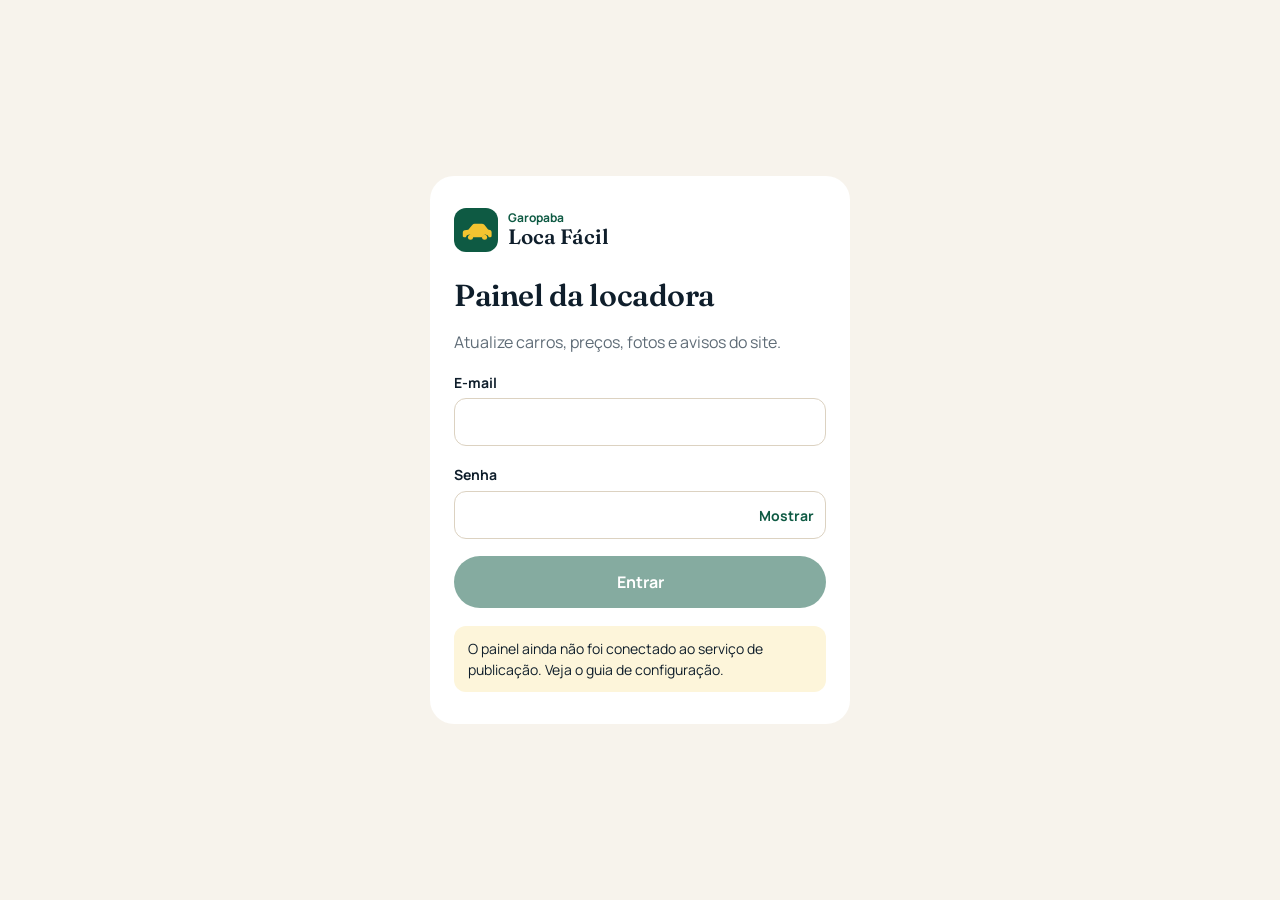
==== static/painel/index.html @ e2c92b61 "Painel da locadora em /painel com login por e-mail e senha - Tela própria no visual do site: carros " ====
<!doctype html>
<html lang="pt-BR">
<head>
<meta charset="utf-8">
<meta name="viewport" content="width=device-width, initial-scale=1, viewport-fit=cover">
<meta name="robots" content="noindex, nofollow">
<meta name="theme-color" content="#F7F3EC">
<title>Painel · Loca Fácil</title>
<link rel="icon" href="../favicon.svg" type="image/svg+xml">
<link rel="preconnect" href="https://fonts.googleapis.com">
<link rel="preconnect" href="https://fonts.gstatic.com" crossorigin>
<link rel="stylesheet" href="https://fonts.googleapis.com/css2?family=Fraunces:opsz,wght@9..144,600&family=Manrope:wght@400;500;600;700;800&display=swap">
<link rel="stylesheet" href="painel.css">
</head>
<body>
<div class="p-app" data-app>

  <!-- Tela de login -->
  <section class="p-login" data-tela="login">
    <form class="p-login__card" data-login novalidate>
      <div class="p-marca">
        <svg viewBox="0 0 40 40" aria-hidden="true"><rect width="40" height="40" rx="11" fill="#0E5A43"/><path d="M8 25.5v-3.2c0-1 .7-1.8 1.7-2l3.3-.6 3.6-4.3c.6-.7 1.4-1.1 2.3-1.1h6.4c.9 0 1.7.4 2.3 1l3.4 4.2 1.6.4c1 .3 1.6 1.1 1.6 2.1v3.5c0 .6-.4 1-1 1h-1.5a3.2 3.2 0 0 0-6.2 0h-8.6a3.2 3.2 0 0 0-6.2 0H9c-.6 0-1-.4-1-1z" fill="#F4C430"/><circle cx="15" cy="26.6" r="2.3" fill="#F4C430"/><circle cx="27.8" cy="26.6" r="2.3" fill="#F4C430"/></svg>
        <span><small>Garopaba</small>Loca Fácil</span>
      </div>
      <h1>Painel da locadora</h1>
      <p class="p-muted">Atualize carros, preços, fotos e avisos do site.</p>
      <label class="p-field"><span>E-mail</span><input name="email" type="email" autocomplete="username" inputmode="email" autocapitalize="none" required></label>
      <label class="p-field"><span>Senha</span>
        <span class="p-senha"><input name="senha" type="password" autocomplete="current-password" required><button type="button" class="p-link" data-ver-senha>Mostrar</button></span>
      </label>
      <p class="p-erro" data-login-erro hidden></p>
      <button class="p-btn p-btn--primario p-btn--grande" type="submit">Entrar</button>
      <p class="p-aviso-config" data-sem-api hidden>O painel ainda não foi conectado ao serviço de publicação. Veja o guia de configuração.</p>
    </form>
  </section>

  <!-- Painel -->
  <section class="p-painel" data-tela="painel" hidden>
    <header class="p-topo">
      <div class="p-topo__linha">
        <div class="p-marca p-marca--pequena">
          <svg viewBox="0 0 40 40" aria-hidden="true"><rect width="40" height="40" rx="11" fill="#0E5A43"/><path d="M8 25.5v-3.2c0-1 .7-1.8 1.7-2l3.3-.6 3.6-4.3c.6-.7 1.4-1.1 2.3-1.1h6.4c.9 0 1.7.4 2.3 1l3.4 4.2 1.6.4c1 .3 1.6 1.1 1.6 2.1v3.5c0 .6-.4 1-1 1h-1.5a3.2 3.2 0 0 0-6.2 0h-8.6a3.2 3.2 0 0 0-6.2 0H9c-.6 0-1-.4-1-1z" fill="#F4C430"/><circle cx="15" cy="26.6" r="2.3" fill="#F4C430"/><circle cx="27.8" cy="26.6" r="2.3" fill="#F4C430"/></svg>
          <span><small>Painel</small>Loca Fácil</span>
        </div>
        <div class="p-topo__acoes">
          <a class="p-btn p-btn--leve" data-ver-site target="_blank" rel="noopener">Ver site</a>
          <button class="p-btn p-btn--leve" type="button" data-sair>Sair</button>
        </div>
      </div>
      <nav class="p-abas" aria-label="Seções do painel">
        <button type="button" class="p-aba" data-aba="carros" aria-current="page">Carros</button>
        <button type="button" class="p-aba" data-aba="avisos">Avisos</button>
        <button type="button" class="p-aba" data-aba="empresa">Empresa</button>
      </nav>
    </header>

    <div class="p-status" data-status hidden></div>

    <main class="p-conteudo">
      <div data-vista="carros"></div>
      <div data-vista="editor" hidden></div>
      <div data-vista="avisos" hidden></div>
      <div data-vista="empresa" hidden></div>
    </main>

    <div class="p-publicar" data-barra-publicar hidden>
      <p><strong>Alterações não publicadas</strong><span data-resumo-alteracoes></span></p>
      <div class="p-publicar__acoes">
        <button type="button" class="p-btn p-btn--leve" data-descartar>Descartar</button>
        <button type="button" class="p-btn p-btn--primario" data-publicar>Publicar no site</button>
      </div>
    </div>
  </section>

  <div class="p-carregando" data-carregando hidden><span></span>Carregando…</div>
</div>
<div class="p-toast" role="status" aria-live="polite" data-toast></div>
<dialog class="p-dialogo" data-dialogo>
  <form method="dialog">
    <p data-dialogo-texto></p>
    <div class="p-dialogo__acoes">
      <button class="p-btn p-btn--leve" value="nao">Cancelar</button>
      <button class="p-btn p-btn--perigo" value="sim" data-dialogo-ok>Confirmar</button>
    </div>
  </form>
</dialog>
<script src="config.js"></script>
<script src="painel.js"></script>
</body>
</html>
---- static/painel/painel.css ----
/* Painel da Loca Fácil — mesmas cores e fontes do site, pensado para o celular */
:root {
  --verde: #0E5A43; --verde-700: #0A4433; --verde-50: #E7F1EC;
  --sol: #F4C430; --sol-50: #FDF5DA;
  --tinta: #0F1E2B; --tinta-2: #3A4955; --apagado: #5F6C77;
  --areia: #F7F3EC; --areia-2: #EFE8DC; --branco: #fff; --linha: #DCD2C1;
  --perigo: #B42318; --perigo-50: #FDECEA; --ok: #157347;
  --r: 14px; --r-g: 20px;
  --f-titulo: "Fraunces", Georgia, serif;
  --f-texto: "Manrope", system-ui, -apple-system, "Segoe UI", sans-serif;
  --ease: cubic-bezier(0.23, 1, 0.32, 1);
}
*, *::before, *::after { box-sizing: border-box; }
html { -webkit-text-size-adjust: 100%; -webkit-tap-highlight-color: transparent; }
body { margin: 0; background: var(--areia); color: var(--tinta); font: 400 16px/1.5 var(--f-texto); -webkit-font-smoothing: antialiased; }
[hidden] { display: none !important; }
img { display: block; max-width: 100%; }
button, input, select, textarea { font: inherit; color: inherit; }
button, a, label { touch-action: manipulation; }
h1, h2, h3 { margin: 0; line-height: 1.15; }
h1, h2 { font-family: var(--f-titulo); font-weight: 600; letter-spacing: -.015em; }
p { margin: 0; }
:focus-visible { outline: 3px solid #D9A80F; outline-offset: 2px; border-radius: 8px; }
.p-muted { color: var(--apagado); }

/* Botões */
.p-btn {
  display: inline-flex; align-items: center; justify-content: center; gap: .45rem;
  min-height: 44px; padding: .6rem 1.1rem; border-radius: 999px; border: 1px solid transparent;
  background: var(--branco); color: var(--tinta); font-weight: 700; font-size: .9375rem; text-decoration: none; cursor: pointer;
  transition: transform 140ms var(--ease), background-color 200ms ease, border-color 200ms ease, opacity 200ms ease;
  -webkit-user-select: none; user-select: none;
}
.p-btn:active { transform: scale(.97); }
.p-btn:disabled { opacity: .5; pointer-events: none; }
.p-btn--primario { background: var(--verde); color: #fff; }
.p-btn--leve { background: transparent; border-color: var(--linha); }
.p-btn--perigo { background: var(--perigo); color: #fff; }
.p-btn--sol { background: var(--sol); color: var(--tinta); }
.p-btn--grande { min-height: 52px; font-size: 1rem; width: 100%; }
.p-btn--icone { width: 40px; min-height: 40px; padding: 0; border-color: var(--linha); background: var(--branco); }
.p-btn.is-carregando { color: transparent; position: relative; pointer-events: none; }
.p-btn.is-carregando::after { content: ""; position: absolute; width: 18px; height: 18px; border-radius: 50%; border: 2px solid #fff; border-right-color: transparent; animation: giro 700ms linear infinite; }
@keyframes giro { to { transform: rotate(360deg); } }
.p-link { background: none; border: 0; padding: 0 .25rem; color: var(--verde); font-weight: 700; cursor: pointer; font-size: .875rem; }
@media (hover: hover) and (pointer: fine) {
  .p-btn--primario:hover { background: var(--verde-700); }
  .p-btn--leve:hover { border-color: var(--tinta); }
  .p-btn--icone:hover { border-color: var(--tinta); }
}

/* Campos */
.p-field { display: flex; flex-direction: column; gap: .35rem; min-width: 0; }
.p-field > span:first-child { font-weight: 700; font-size: .875rem; }
.p-field small { color: var(--apagado); font-size: .8125rem; }
.p-field input, .p-field select, .p-field textarea, .p-senha input {
  width: 100%; min-height: 48px; padding: .65rem .85rem; font-size: 16px;
  background: var(--branco); border: 1px solid var(--linha); border-radius: 12px;
  transition: border-color 200ms ease, box-shadow 200ms ease;
}
.p-field textarea { min-height: 96px; resize: vertical; }
.p-field input:focus, .p-field select:focus, .p-field textarea:focus, .p-senha input:focus { outline: none; border-color: var(--verde); box-shadow: 0 0 0 4px rgba(14, 90, 67, .14); }
.p-field.is-erro input { border-color: var(--perigo); }
.p-senha { position: relative; display: block; }
.p-senha input { padding-right: 5.5rem; }
.p-senha .p-link { position: absolute; right: .5rem; top: 50%; transform: translateY(-50%); }
.p-grade { display: grid; grid-template-columns: 1fr 1fr; gap: 1rem; }
.p-grade--3 { grid-template-columns: repeat(3, 1fr); }
.p-cheia { grid-column: 1 / -1; }
@media (max-width: 560px) { .p-grade, .p-grade--3 { grid-template-columns: 1fr; } }

/* Escolha em botões (Sim / Não / A confirmar) */
.p-opcoes { display: flex; flex-wrap: wrap; gap: .4rem; }
.p-opcoes label { cursor: pointer; }
.p-opcoes input { position: absolute; opacity: 0; pointer-events: none; }
.p-opcoes span { display: inline-flex; align-items: center; min-height: 42px; padding: .4rem .95rem; border-radius: 999px; background: var(--branco); border: 1px solid var(--linha); font-weight: 600; font-size: .9375rem; transition: background-color 200ms ease, color 200ms ease, border-color 200ms ease; }
.p-opcoes input:checked + span { background: var(--tinta); border-color: var(--tinta); color: #fff; }
.p-opcoes input:focus-visible + span { outline: 3px solid #D9A80F; outline-offset: 2px; }

/* Interruptor */
.p-switch { display: flex; align-items: center; gap: .75rem; cursor: pointer; font-weight: 600; }
.p-switch input { position: absolute; opacity: 0; pointer-events: none; }
.p-switch__trilho { position: relative; width: 46px; height: 28px; border-radius: 99px; background: #CFC4B1; flex: none; transition: background-color 200ms ease; }
.p-switch__trilho::after { content: ""; position: absolute; top: 3px; left: 3px; width: 22px; height: 22px; border-radius: 50%; background: #fff; transition: transform 220ms var(--ease); }
.p-switch input:checked + .p-switch__trilho { background: var(--verde); }
.p-switch input:checked + .p-switch__trilho::after { transform: translateX(18px); }
.p-switch input:focus-visible + .p-switch__trilho { outline: 3px solid #D9A80F; outline-offset: 2px; }

/* Marca */
.p-marca { display: inline-flex; align-items: center; gap: .65rem; }
.p-marca svg { width: 44px; height: 44px; }
.p-marca span { display: flex; flex-direction: column; font-family: var(--f-titulo); font-size: 1.3rem; font-weight: 600; line-height: 1; }
.p-marca small { font-family: var(--f-texto); font-size: .75rem; font-weight: 700; color: var(--verde); margin-bottom: 3px; }
.p-marca--pequena svg { width: 36px; height: 36px; }
.p-marca--pequena span { font-size: 1.1rem; }

/* Login */
.p-login { min-height: 100svh; display: grid; place-items: center; padding: 1.5rem 1rem; }
.p-login__card { width: min(420px, 100%); display: grid; gap: 1.1rem; background: var(--branco); border-radius: 24px; padding: 2rem 1.5rem; }
.p-login__card h1 { font-size: 1.9rem; margin-top: .5rem; }
.p-erro { color: var(--perigo); font-weight: 600; font-size: .9375rem; background: var(--perigo-50); padding: .65rem .85rem; border-radius: 12px; }
.p-aviso-config { font-size: .875rem; background: var(--sol-50); padding: .75rem .9rem; border-radius: 12px; }
@media (prefers-reduced-motion: no-preference) { .p-login__card { animation: subir 420ms var(--ease) both; } }
@keyframes subir { from { opacity: 0; transform: translateY(12px); } }

/* Topo */
.p-topo { position: sticky; top: 0; z-index: 20; background: var(--areia); padding-top: env(safe-area-inset-top); }
.p-topo__linha { display: flex; align-items: center; justify-content: space-between; gap: 1rem; max-width: 960px; margin: 0 auto; padding: .75rem 1rem; }
.p-topo__acoes { display: flex; gap: .5rem; }
.p-topo__acoes .p-btn { min-height: 40px; padding: .45rem .9rem; font-size: .875rem; }
.p-abas { display: flex; gap: .25rem; max-width: 960px; margin: 0 auto; padding: 0 1rem .5rem; overflow-x: auto; }
.p-aba { flex: none; min-height: 42px; padding: .5rem 1.1rem; border-radius: 999px; border: 0; background: transparent; font-weight: 700; color: var(--tinta-2); cursor: pointer; transition: background-color 200ms ease, color 200ms ease; }
.p-aba[aria-current="page"] { background: var(--tinta); color: #fff; }
@media (max-width: 420px) { .p-topo__acoes .p-btn[data-ver-site] { display: none; } }

.p-conteudo { max-width: 960px; margin: 0 auto; padding: .75rem 1rem calc(8rem + env(safe-area-inset-bottom)); }
.p-cabecalho { display: flex; align-items: flex-end; justify-content: space-between; gap: 1rem; margin: .75rem 0 1.25rem; }
.p-cabecalho h2 { font-size: 1.75rem; }
.p-cabecalho p { margin-top: .25rem; }

/* Lista de carros */
.p-carros { display: grid; gap: .75rem; }
.p-carro { display: grid; grid-template-columns: 112px 1fr auto; gap: 1rem; align-items: center; background: var(--branco); border-radius: var(--r-g); padding: .75rem; }
.p-carro__foto { position: relative; aspect-ratio: 4 / 3; border-radius: 12px; overflow: hidden; background: var(--areia-2); display: grid; place-items: center; color: var(--apagado); font-size: .75rem; text-align: center; }
.p-carro__foto img { position: absolute; inset: 0; width: 100%; height: 100%; object-fit: cover; }
.p-carro__info h3 { font-size: 1.0625rem; }
.p-carro__info p { color: var(--tinta-2); font-size: .9375rem; margin-top: .15rem; }
.p-carro__preco { font-family: var(--f-titulo); font-weight: 600; color: var(--tinta); }
.p-carro__tags { display: flex; flex-wrap: wrap; gap: .35rem; margin-top: .45rem; }
.p-tag { font-size: .75rem; font-weight: 700; padding: .2rem .55rem; border-radius: 99px; background: var(--areia); color: var(--tinta-2); }
.p-tag--sol { background: var(--sol-50); color: #6b4e00; }
.p-tag--verde { background: var(--verde-50); color: var(--verde); }
.p-carro__acoes { display: flex; flex-direction: column; gap: .4rem; align-items: flex-end; }
.p-carro__ordem { display: flex; gap: .35rem; }
@media (max-width: 560px) {
  .p-carro { grid-template-columns: 96px 1fr; }
  .p-carro__acoes { grid-column: 1 / -1; flex-direction: row; justify-content: space-between; align-items: center; }
}
.p-vazio { background: var(--branco); border-radius: var(--r-g); padding: 2rem 1.25rem; text-align: center; color: var(--tinta-2); }

/* Editor */
.p-voltar { display: inline-flex; align-items: center; gap: .35rem; margin: .5rem 0 .25rem; background: none; border: 0; padding: .5rem 0; font-weight: 700; color: var(--verde); cursor: pointer; }
.p-bloco { background: var(--branco); border-radius: var(--r-g); padding: 1.25rem; display: grid; gap: 1.1rem; margin-bottom: .9rem; }
.p-bloco > h3 { font-family: var(--f-titulo); font-weight: 600; font-size: 1.2rem; }
.p-bloco__dica { color: var(--apagado); font-size: .875rem; margin-top: -.6rem; }
.p-fotos { display: grid; grid-template-columns: repeat(auto-fill, minmax(150px, 1fr)); gap: .75rem; }
.p-foto { position: relative; background: var(--areia); border-radius: 14px; overflow: hidden; display: grid; }
.p-foto__img { position: relative; aspect-ratio: 4 / 3; background: var(--areia-2); }
.p-foto__img img { position: absolute; inset: 0; width: 100%; height: 100%; object-fit: cover; }
.p-foto__capa { position: absolute; left: .5rem; top: .5rem; background: var(--sol); color: var(--tinta); font-size: .6875rem; font-weight: 800; padding: .15rem .5rem; border-radius: 99px; }
.p-foto__nova { position: absolute; right: .5rem; top: .5rem; background: var(--verde); color: #fff; font-size: .6875rem; font-weight: 800; padding: .15rem .5rem; border-radius: 99px; }
.p-foto__corpo { padding: .55rem; display: grid; gap: .45rem; }
.p-foto__corpo select { min-height: 40px; font-size: .8125rem; padding: .35rem .5rem; border-radius: 10px; border: 1px solid var(--linha); background: var(--branco); width: 100%; }
.p-foto__botoes { display: flex; gap: .35rem; }
.p-foto__botoes .p-btn { min-height: 36px; padding: .3rem .6rem; font-size: .8125rem; flex: 1; }
.p-add-foto { display: grid; place-items: center; gap: .35rem; aspect-ratio: auto; min-height: 150px; border-radius: 14px; border: 2px dashed var(--linha); background: transparent; cursor: pointer; color: var(--verde); font-weight: 700; text-align: center; padding: 1rem; transition: border-color 200ms ease, background-color 200ms ease; }
.p-add-foto:hover { border-color: var(--verde); background: var(--verde-50); }
.p-add-foto svg { width: 28px; height: 28px; }
.p-processando { opacity: .6; }
.p-editor__rodape { display: flex; flex-wrap: wrap; justify-content: space-between; gap: .75rem; margin-top: .5rem; }

/* Avisos e empresa */
.p-aviso { background: var(--branco); border-radius: var(--r-g); padding: 1.1rem; display: grid; gap: .9rem; margin-bottom: .75rem; }
.p-aviso__topo { display: flex; justify-content: space-between; align-items: center; gap: 1rem; }
.p-previa { background: var(--sol); border-radius: 12px; padding: .55rem .85rem; font-weight: 600; font-size: .875rem; text-align: center; }

/* Barra de publicar */
.p-publicar {
  position: fixed; left: 0; right: 0; bottom: 0; z-index: 30;
  display: flex; flex-wrap: wrap; align-items: center; justify-content: space-between; gap: .75rem;
  padding: .85rem max(1rem, calc((100vw - 960px) / 2 + 1rem)) calc(.85rem + env(safe-area-inset-bottom));
  background: var(--tinta); color: #fff; box-shadow: 0 -10px 30px -18px rgba(0, 0, 0, .5);
}
.p-publicar p { display: flex; flex-direction: column; font-size: .875rem; }
.p-publicar p span { color: rgba(255, 255, 255, .72); }
.p-publicar__acoes { display: flex; gap: .5rem; }
.p-publicar .p-btn--leve { color: #fff; border-color: rgba(255, 255, 255, .35); }
.p-publicar .p-btn--primario { background: var(--sol); color: var(--tinta); }
@media (prefers-reduced-motion: no-preference) { .p-publicar:not([hidden]) { animation: subir 260ms var(--ease); } }
@media (max-width: 560px) { .p-publicar__acoes { width: 100%; } .p-publicar__acoes .p-btn { flex: 1; } }

/* Status da publicação */
.p-status { max-width: 960px; margin: .5rem auto 0; padding: 0 1rem; }
.p-status__caixa { display: flex; align-items: center; gap: .75rem; padding: .8rem 1rem; border-radius: 14px; background: var(--verde-50); color: var(--verde); font-weight: 600; font-size: .9375rem; }
.p-status__caixa a { color: inherit; font-weight: 800; }
.p-status__caixa.is-erro { background: var(--perigo-50); color: var(--perigo); }
.p-pulso { width: 10px; height: 10px; border-radius: 50%; background: currentColor; flex: none; animation: pulso 1.2s ease-in-out infinite; }
@keyframes pulso { 50% { opacity: .25; } }

/* Carregando, toast, diálogo */
.p-carregando { position: fixed; inset: 0; z-index: 50; display: grid; place-content: center; justify-items: center; gap: .75rem; background: rgba(247, 243, 236, .85); font-weight: 700; }
.p-carregando span { width: 28px; height: 28px; border-radius: 50%; border: 3px solid var(--verde); border-right-color: transparent; animation: giro 700ms linear infinite; }
.p-toast { position: fixed; left: 50%; bottom: calc(6rem + env(safe-area-inset-bottom)); z-index: 60; max-width: calc(100% - 2rem); padding: .8rem 1.1rem; border-radius: 14px; background: var(--tinta); color: #fff; font-weight: 600; font-size: .9375rem; opacity: 0; transform: translate(-50%, 10px); pointer-events: none; transition: opacity 160ms ease, transform 160ms var(--ease); }
.p-toast.is-visivel { opacity: 1; transform: translate(-50%, 0); transition-duration: 220ms; }
.p-dialogo { border: 0; border-radius: 20px; padding: 1.5rem; width: min(400px, calc(100% - 2rem)); }
.p-dialogo::backdrop { background: rgba(15, 30, 43, .45); }
.p-dialogo p { font-size: 1.0625rem; font-weight: 600; margin-bottom: 1.25rem; }
.p-dialogo__acoes { display: flex; justify-content: flex-end; gap: .5rem; }

@media (prefers-reduced-motion: reduce) { *, *::before, *::after { animation-duration: 1ms !important; transition-duration: 1ms !important; } }
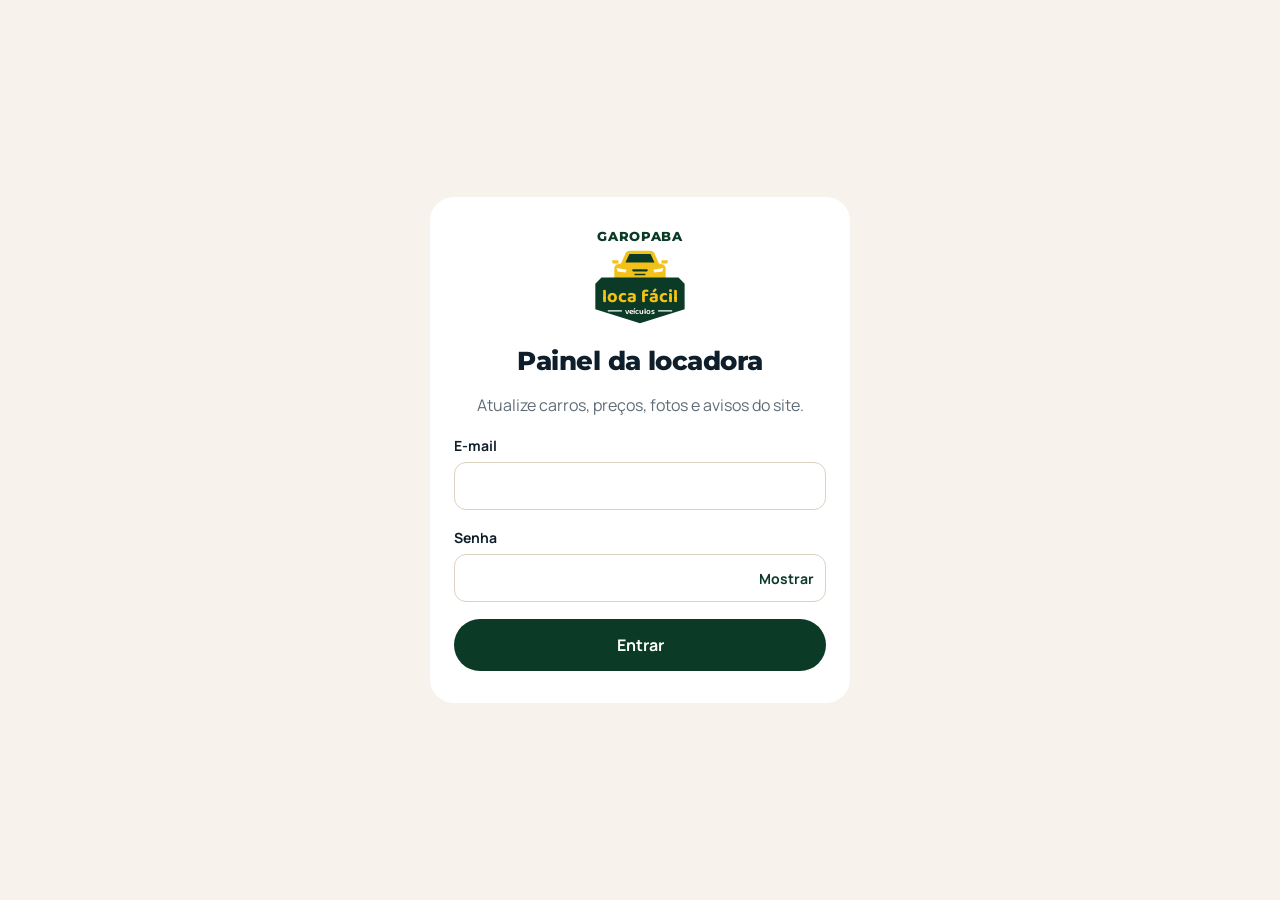
==== commit aa8b6477: "Identidade visual alinhada à logo oficial - Logo redesenhada em vetor (SVG) a partir da logo enviada" ====
--- a/static/painel/index.html
+++ b/static/painel/index.html
@@ -1,90 +1,84 @@
-<!doctype html>
-<html lang="pt-BR">
-<head>
-<meta charset="utf-8">
-<meta name="viewport" content="width=device-width, initial-scale=1, viewport-fit=cover">
-<meta name="robots" content="noindex, nofollow">
-<meta name="theme-color" content="#F7F3EC">
-<title>Painel · Loca Fácil</title>
-<link rel="icon" href="../favicon.svg" type="image/svg+xml">
-<link rel="preconnect" href="https://fonts.googleapis.com">
-<link rel="preconnect" href="https://fonts.gstatic.com" crossorigin>
-<link rel="stylesheet" href="https://fonts.googleapis.com/css2?family=Fraunces:opsz,wght@9..144,600&family=Manrope:wght@400;500;600;700;800&display=swap">
-<link rel="stylesheet" href="painel.css">
-</head>
-<body>
-<div class="p-app" data-app>
-
-  <!-- Tela de login -->
-  <section class="p-login" data-tela="login">
-    <form class="p-login__card" data-login novalidate>
-      <div class="p-marca">
-        <svg viewBox="0 0 40 40" aria-hidden="true"><rect width="40" height="40" rx="11" fill="#0E5A43"/><path d="M8 25.5v-3.2c0-1 .7-1.8 1.7-2l3.3-.6 3.6-4.3c.6-.7 1.4-1.1 2.3-1.1h6.4c.9 0 1.7.4 2.3 1l3.4 4.2 1.6.4c1 .3 1.6 1.1 1.6 2.1v3.5c0 .6-.4 1-1 1h-1.5a3.2 3.2 0 0 0-6.2 0h-8.6a3.2 3.2 0 0 0-6.2 0H9c-.6 0-1-.4-1-1z" fill="#F4C430"/><circle cx="15" cy="26.6" r="2.3" fill="#F4C430"/><circle cx="27.8" cy="26.6" r="2.3" fill="#F4C430"/></svg>
-        <span><small>Garopaba</small>Loca Fácil</span>
-      </div>
-      <h1>Painel da locadora</h1>
-      <p class="p-muted">Atualize carros, preços, fotos e avisos do site.</p>
-      <label class="p-field"><span>E-mail</span><input name="email" type="email" autocomplete="username" inputmode="email" autocapitalize="none" required></label>
-      <label class="p-field"><span>Senha</span>
-        <span class="p-senha"><input name="senha" type="password" autocomplete="current-password" required><button type="button" class="p-link" data-ver-senha>Mostrar</button></span>
-      </label>
-      <p class="p-erro" data-login-erro hidden></p>
-      <button class="p-btn p-btn--primario p-btn--grande" type="submit">Entrar</button>
-      <p class="p-aviso-config" data-sem-api hidden>O painel ainda não foi conectado ao serviço de publicação. Veja o guia de configuração.</p>
-    </form>
-  </section>
-
-  <!-- Painel -->
-  <section class="p-painel" data-tela="painel" hidden>
-    <header class="p-topo">
-      <div class="p-topo__linha">
-        <div class="p-marca p-marca--pequena">
-          <svg viewBox="0 0 40 40" aria-hidden="true"><rect width="40" height="40" rx="11" fill="#0E5A43"/><path d="M8 25.5v-3.2c0-1 .7-1.8 1.7-2l3.3-.6 3.6-4.3c.6-.7 1.4-1.1 2.3-1.1h6.4c.9 0 1.7.4 2.3 1l3.4 4.2 1.6.4c1 .3 1.6 1.1 1.6 2.1v3.5c0 .6-.4 1-1 1h-1.5a3.2 3.2 0 0 0-6.2 0h-8.6a3.2 3.2 0 0 0-6.2 0H9c-.6 0-1-.4-1-1z" fill="#F4C430"/><circle cx="15" cy="26.6" r="2.3" fill="#F4C430"/><circle cx="27.8" cy="26.6" r="2.3" fill="#F4C430"/></svg>
-          <span><small>Painel</small>Loca Fácil</span>
-        </div>
-        <div class="p-topo__acoes">
-          <a class="p-btn p-btn--leve" data-ver-site target="_blank" rel="noopener">Ver site</a>
-          <button class="p-btn p-btn--leve" type="button" data-sair>Sair</button>
-        </div>
-      </div>
-      <nav class="p-abas" aria-label="Seções do painel">
-        <button type="button" class="p-aba" data-aba="carros" aria-current="page">Carros</button>
-        <button type="button" class="p-aba" data-aba="avisos">Avisos</button>
-        <button type="button" class="p-aba" data-aba="empresa">Empresa</button>
-      </nav>
-    </header>
-
-    <div class="p-status" data-status hidden></div>
-
-    <main class="p-conteudo">
-      <div data-vista="carros"></div>
-      <div data-vista="editor" hidden></div>
-      <div data-vista="avisos" hidden></div>
-      <div data-vista="empresa" hidden></div>
-    </main>
-
-    <div class="p-publicar" data-barra-publicar hidden>
-      <p><strong>Alterações não publicadas</strong><span data-resumo-alteracoes></span></p>
-      <div class="p-publicar__acoes">
-        <button type="button" class="p-btn p-btn--leve" data-descartar>Descartar</button>
-        <button type="button" class="p-btn p-btn--primario" data-publicar>Publicar no site</button>
-      </div>
-    </div>
-  </section>
-
-  <div class="p-carregando" data-carregando hidden><span></span>Carregando…</div>
-</div>
-<div class="p-toast" role="status" aria-live="polite" data-toast></div>
-<dialog class="p-dialogo" data-dialogo>
-  <form method="dialog">
-    <p data-dialogo-texto></p>
-    <div class="p-dialogo__acoes">
-      <button class="p-btn p-btn--leve" value="nao">Cancelar</button>
-      <button class="p-btn p-btn--perigo" value="sim" data-dialogo-ok>Confirmar</button>
-    </div>
-  </form>
-</dialog>
-<script src="config.js"></script>
-<script src="painel.js"></script>
-</body>
-</html>
+<!doctype html>
+<html lang="pt-BR">
+<head>
+<meta charset="utf-8">
+<meta name="viewport" content="width=device-width, initial-scale=1, viewport-fit=cover">
+<meta name="robots" content="noindex, nofollow">
+<meta name="theme-color" content="#F7F3EC">
+<title>Painel · Loca Fácil</title>
+<link rel="icon" href="../favicon.svg" type="image/svg+xml">
+<link rel="preconnect" href="https://fonts.googleapis.com">
+<link rel="preconnect" href="https://fonts.gstatic.com" crossorigin>
+<link rel="stylesheet" href="https://fonts.googleapis.com/css2?family=Baloo+2:wght@600;700&family=Montserrat:wght@700;800&family=Manrope:wght@400;500;600;700;800&display=swap">
+<link rel="stylesheet" href="painel.css">
+</head>
+<body>
+<div class="p-app" data-app>
+
+  <!-- Tela de login -->
+  <section class="p-login" data-tela="login">
+    <form class="p-login__card" data-login novalidate>
+      <div class="p-marca"><svg class="p-logo" viewBox="0 0 240 172" role="img" aria-label="Garopaba Loca Fácil Veículos"><text x="120" y="22" text-anchor="middle" font-family="Montserrat, sans-serif" font-weight="800" font-size="22.5" letter-spacing="1.2" fill="#0B3A27">GAROPABA</text><path d="M86 62 94 44q2-5 8-5h36q6 0 8 5l8 18 6 1q6 1 6 8v21H74V71q0-7 6-8z" fill="#F2C21B"/><path d="M70 56h11l1 6H71zM170 56h-11l-1 6h11z" fill="#F2C21B"/><path d="M101 45h38l7 15H94z" fill="#0B3A27"/><path d="M78 70l18 3-2 5-14-2zM162 70l-18 3 2 5 14-2z" fill="#fff"/><rect x="106" y="72" width="28" height="4" rx="2" fill="#0B3A27"/><rect x="110" y="80" width="20" height="3" rx="1.5" fill="#0B3A27"/><path d="M51 87h138l11 11v46l-80 25-80-25V98z" fill="#0B3A27"/><text x="120" y="131" text-anchor="middle" font-family="&#39;Baloo 2&#39;, sans-serif" font-weight="700" font-size="33" fill="#F2C21B">loca fácil</text><text x="120" y="152" text-anchor="middle" font-family="&#39;Baloo 2&#39;, sans-serif" font-weight="600" font-size="15" fill="#fff">veículos</text><rect x="62" y="145.5" width="26" height="2.2" rx="1.1" fill="#fff"/><rect x="152" y="145.5" width="26" height="2.2" rx="1.1" fill="#fff"/></svg></div>
+      <h1>Painel da locadora</h1>
+      <p class="p-muted">Atualize carros, preços, fotos e avisos do site.</p>
+      <label class="p-field"><span>E-mail</span><input name="email" type="email" autocomplete="username" inputmode="email" autocapitalize="none" required></label>
+      <label class="p-field"><span>Senha</span>
+        <span class="p-senha"><input name="senha" type="password" autocomplete="current-password" required><button type="button" class="p-link" data-ver-senha>Mostrar</button></span>
+      </label>
+      <p class="p-erro" data-login-erro hidden></p>
+      <button class="p-btn p-btn--primario p-btn--grande" type="submit">Entrar</button>
+      <p class="p-aviso-config" data-sem-api hidden>O painel ainda não foi conectado ao serviço de publicação. Veja o guia de configuração.</p>
+    </form>
+  </section>
+
+  <!-- Painel -->
+  <section class="p-painel" data-tela="painel" hidden>
+    <header class="p-topo">
+      <div class="p-topo__linha">
+        <div class="p-marca p-marca--pequena"><svg class="p-logo" viewBox="0 0 240 172" role="img" aria-label="Garopaba Loca Fácil Veículos"><text x="120" y="22" text-anchor="middle" font-family="Montserrat, sans-serif" font-weight="800" font-size="22.5" letter-spacing="1.2" fill="#0B3A27">GAROPABA</text><path d="M86 62 94 44q2-5 8-5h36q6 0 8 5l8 18 6 1q6 1 6 8v21H74V71q0-7 6-8z" fill="#F2C21B"/><path d="M70 56h11l1 6H71zM170 56h-11l-1 6h11z" fill="#F2C21B"/><path d="M101 45h38l7 15H94z" fill="#0B3A27"/><path d="M78 70l18 3-2 5-14-2zM162 70l-18 3 2 5 14-2z" fill="#fff"/><rect x="106" y="72" width="28" height="4" rx="2" fill="#0B3A27"/><rect x="110" y="80" width="20" height="3" rx="1.5" fill="#0B3A27"/><path d="M51 87h138l11 11v46l-80 25-80-25V98z" fill="#0B3A27"/><text x="120" y="131" text-anchor="middle" font-family="&#39;Baloo 2&#39;, sans-serif" font-weight="700" font-size="33" fill="#F2C21B">loca fácil</text><text x="120" y="152" text-anchor="middle" font-family="&#39;Baloo 2&#39;, sans-serif" font-weight="600" font-size="15" fill="#fff">veículos</text><rect x="62" y="145.5" width="26" height="2.2" rx="1.1" fill="#fff"/><rect x="152" y="145.5" width="26" height="2.2" rx="1.1" fill="#fff"/></svg><span class="p-marca__painel">Painel</span></div>
+        <div class="p-topo__acoes">
+          <a class="p-btn p-btn--leve" data-ver-site target="_blank" rel="noopener">Ver site</a>
+          <button class="p-btn p-btn--leve" type="button" data-sair>Sair</button>
+        </div>
+      </div>
+      <nav class="p-abas" aria-label="Seções do painel">
+        <button type="button" class="p-aba" data-aba="carros" aria-current="page">Carros</button>
+        <button type="button" class="p-aba" data-aba="avisos">Avisos</button>
+        <button type="button" class="p-aba" data-aba="empresa">Empresa</button>
+      </nav>
+    </header>
+
+    <div class="p-status" data-status hidden></div>
+
+    <main class="p-conteudo">
+      <div data-vista="carros"></div>
+      <div data-vista="editor" hidden></div>
+      <div data-vista="avisos" hidden></div>
+      <div data-vista="empresa" hidden></div>
+    </main>
+
+    <div class="p-publicar" data-barra-publicar hidden>
+      <p><strong>Alterações não publicadas</strong><span data-resumo-alteracoes></span></p>
+      <div class="p-publicar__acoes">
+        <button type="button" class="p-btn p-btn--leve" data-descartar>Descartar</button>
+        <button type="button" class="p-btn p-btn--primario" data-publicar>Publicar no site</button>
+      </div>
+    </div>
+  </section>
+
+  <div class="p-carregando" data-carregando hidden><span></span>Carregando…</div>
+</div>
+<div class="p-toast" role="status" aria-live="polite" data-toast></div>
+<dialog class="p-dialogo" data-dialogo>
+  <form method="dialog">
+    <p data-dialogo-texto></p>
+    <div class="p-dialogo__acoes">
+      <button class="p-btn p-btn--leve" value="nao">Cancelar</button>
+      <button class="p-btn p-btn--perigo" value="sim" data-dialogo-ok>Confirmar</button>
+    </div>
+  </form>
+</dialog>
+<script src="config.js"></script>
+<script src="painel.js"></script>
+</body>
+</html>
--- a/static/painel/painel.css
+++ b/static/painel/painel.css
@@ -1,200 +1,200 @@
-/* Painel da Loca Fácil — mesmas cores e fontes do site, pensado para o celular */
-:root {
-  --verde: #0E5A43; --verde-700: #0A4433; --verde-50: #E7F1EC;
-  --sol: #F4C430; --sol-50: #FDF5DA;
-  --tinta: #0F1E2B; --tinta-2: #3A4955; --apagado: #5F6C77;
-  --areia: #F7F3EC; --areia-2: #EFE8DC; --branco: #fff; --linha: #DCD2C1;
-  --perigo: #B42318; --perigo-50: #FDECEA; --ok: #157347;
-  --r: 14px; --r-g: 20px;
-  --f-titulo: "Fraunces", Georgia, serif;
-  --f-texto: "Manrope", system-ui, -apple-system, "Segoe UI", sans-serif;
-  --ease: cubic-bezier(0.23, 1, 0.32, 1);
-}
-*, *::before, *::after { box-sizing: border-box; }
-html { -webkit-text-size-adjust: 100%; -webkit-tap-highlight-color: transparent; }
-body { margin: 0; background: var(--areia); color: var(--tinta); font: 400 16px/1.5 var(--f-texto); -webkit-font-smoothing: antialiased; }
-[hidden] { display: none !important; }
-img { display: block; max-width: 100%; }
-button, input, select, textarea { font: inherit; color: inherit; }
-button, a, label { touch-action: manipulation; }
-h1, h2, h3 { margin: 0; line-height: 1.15; }
-h1, h2 { font-family: var(--f-titulo); font-weight: 600; letter-spacing: -.015em; }
-p { margin: 0; }
-:focus-visible { outline: 3px solid #D9A80F; outline-offset: 2px; border-radius: 8px; }
-.p-muted { color: var(--apagado); }
-
-/* Botões */
-.p-btn {
-  display: inline-flex; align-items: center; justify-content: center; gap: .45rem;
-  min-height: 44px; padding: .6rem 1.1rem; border-radius: 999px; border: 1px solid transparent;
-  background: var(--branco); color: var(--tinta); font-weight: 700; font-size: .9375rem; text-decoration: none; cursor: pointer;
-  transition: transform 140ms var(--ease), background-color 200ms ease, border-color 200ms ease, opacity 200ms ease;
-  -webkit-user-select: none; user-select: none;
-}
-.p-btn:active { transform: scale(.97); }
-.p-btn:disabled { opacity: .5; pointer-events: none; }
-.p-btn--primario { background: var(--verde); color: #fff; }
-.p-btn--leve { background: transparent; border-color: var(--linha); }
-.p-btn--perigo { background: var(--perigo); color: #fff; }
-.p-btn--sol { background: var(--sol); color: var(--tinta); }
-.p-btn--grande { min-height: 52px; font-size: 1rem; width: 100%; }
-.p-btn--icone { width: 40px; min-height: 40px; padding: 0; border-color: var(--linha); background: var(--branco); }
-.p-btn.is-carregando { color: transparent; position: relative; pointer-events: none; }
-.p-btn.is-carregando::after { content: ""; position: absolute; width: 18px; height: 18px; border-radius: 50%; border: 2px solid #fff; border-right-color: transparent; animation: giro 700ms linear infinite; }
-@keyframes giro { to { transform: rotate(360deg); } }
-.p-link { background: none; border: 0; padding: 0 .25rem; color: var(--verde); font-weight: 700; cursor: pointer; font-size: .875rem; }
-@media (hover: hover) and (pointer: fine) {
-  .p-btn--primario:hover { background: var(--verde-700); }
-  .p-btn--leve:hover { border-color: var(--tinta); }
-  .p-btn--icone:hover { border-color: var(--tinta); }
-}
-
-/* Campos */
-.p-field { display: flex; flex-direction: column; gap: .35rem; min-width: 0; }
-.p-field > span:first-child { font-weight: 700; font-size: .875rem; }
-.p-field small { color: var(--apagado); font-size: .8125rem; }
-.p-field input, .p-field select, .p-field textarea, .p-senha input {
-  width: 100%; min-height: 48px; padding: .65rem .85rem; font-size: 16px;
-  background: var(--branco); border: 1px solid var(--linha); border-radius: 12px;
-  transition: border-color 200ms ease, box-shadow 200ms ease;
-}
-.p-field textarea { min-height: 96px; resize: vertical; }
-.p-field input:focus, .p-field select:focus, .p-field textarea:focus, .p-senha input:focus { outline: none; border-color: var(--verde); box-shadow: 0 0 0 4px rgba(14, 90, 67, .14); }
-.p-field.is-erro input { border-color: var(--perigo); }
-.p-senha { position: relative; display: block; }
-.p-senha input { padding-right: 5.5rem; }
-.p-senha .p-link { position: absolute; right: .5rem; top: 50%; transform: translateY(-50%); }
-.p-grade { display: grid; grid-template-columns: 1fr 1fr; gap: 1rem; }
-.p-grade--3 { grid-template-columns: repeat(3, 1fr); }
-.p-cheia { grid-column: 1 / -1; }
-@media (max-width: 560px) { .p-grade, .p-grade--3 { grid-template-columns: 1fr; } }
-
-/* Escolha em botões (Sim / Não / A confirmar) */
-.p-opcoes { display: flex; flex-wrap: wrap; gap: .4rem; }
-.p-opcoes label { cursor: pointer; }
-.p-opcoes input { position: absolute; opacity: 0; pointer-events: none; }
-.p-opcoes span { display: inline-flex; align-items: center; min-height: 42px; padding: .4rem .95rem; border-radius: 999px; background: var(--branco); border: 1px solid var(--linha); font-weight: 600; font-size: .9375rem; transition: background-color 200ms ease, color 200ms ease, border-color 200ms ease; }
-.p-opcoes input:checked + span { background: var(--tinta); border-color: var(--tinta); color: #fff; }
-.p-opcoes input:focus-visible + span { outline: 3px solid #D9A80F; outline-offset: 2px; }
-
-/* Interruptor */
-.p-switch { display: flex; align-items: center; gap: .75rem; cursor: pointer; font-weight: 600; }
-.p-switch input { position: absolute; opacity: 0; pointer-events: none; }
-.p-switch__trilho { position: relative; width: 46px; height: 28px; border-radius: 99px; background: #CFC4B1; flex: none; transition: background-color 200ms ease; }
-.p-switch__trilho::after { content: ""; position: absolute; top: 3px; left: 3px; width: 22px; height: 22px; border-radius: 50%; background: #fff; transition: transform 220ms var(--ease); }
-.p-switch input:checked + .p-switch__trilho { background: var(--verde); }
-.p-switch input:checked + .p-switch__trilho::after { transform: translateX(18px); }
-.p-switch input:focus-visible + .p-switch__trilho { outline: 3px solid #D9A80F; outline-offset: 2px; }
-
-/* Marca */
-.p-marca { display: inline-flex; align-items: center; gap: .65rem; }
-.p-marca svg { width: 44px; height: 44px; }
-.p-marca span { display: flex; flex-direction: column; font-family: var(--f-titulo); font-size: 1.3rem; font-weight: 600; line-height: 1; }
-.p-marca small { font-family: var(--f-texto); font-size: .75rem; font-weight: 700; color: var(--verde); margin-bottom: 3px; }
-.p-marca--pequena svg { width: 36px; height: 36px; }
-.p-marca--pequena span { font-size: 1.1rem; }
-
-/* Login */
-.p-login { min-height: 100svh; display: grid; place-items: center; padding: 1.5rem 1rem; }
-.p-login__card { width: min(420px, 100%); display: grid; gap: 1.1rem; background: var(--branco); border-radius: 24px; padding: 2rem 1.5rem; }
-.p-login__card h1 { font-size: 1.9rem; margin-top: .5rem; }
-.p-erro { color: var(--perigo); font-weight: 600; font-size: .9375rem; background: var(--perigo-50); padding: .65rem .85rem; border-radius: 12px; }
-.p-aviso-config { font-size: .875rem; background: var(--sol-50); padding: .75rem .9rem; border-radius: 12px; }
-@media (prefers-reduced-motion: no-preference) { .p-login__card { animation: subir 420ms var(--ease) both; } }
-@keyframes subir { from { opacity: 0; transform: translateY(12px); } }
-
-/* Topo */
-.p-topo { position: sticky; top: 0; z-index: 20; background: var(--areia); padding-top: env(safe-area-inset-top); }
-.p-topo__linha { display: flex; align-items: center; justify-content: space-between; gap: 1rem; max-width: 960px; margin: 0 auto; padding: .75rem 1rem; }
-.p-topo__acoes { display: flex; gap: .5rem; }
-.p-topo__acoes .p-btn { min-height: 40px; padding: .45rem .9rem; font-size: .875rem; }
-.p-abas { display: flex; gap: .25rem; max-width: 960px; margin: 0 auto; padding: 0 1rem .5rem; overflow-x: auto; }
-.p-aba { flex: none; min-height: 42px; padding: .5rem 1.1rem; border-radius: 999px; border: 0; background: transparent; font-weight: 700; color: var(--tinta-2); cursor: pointer; transition: background-color 200ms ease, color 200ms ease; }
-.p-aba[aria-current="page"] { background: var(--tinta); color: #fff; }
-@media (max-width: 420px) { .p-topo__acoes .p-btn[data-ver-site] { display: none; } }
-
-.p-conteudo { max-width: 960px; margin: 0 auto; padding: .75rem 1rem calc(8rem + env(safe-area-inset-bottom)); }
-.p-cabecalho { display: flex; align-items: flex-end; justify-content: space-between; gap: 1rem; margin: .75rem 0 1.25rem; }
-.p-cabecalho h2 { font-size: 1.75rem; }
-.p-cabecalho p { margin-top: .25rem; }
-
-/* Lista de carros */
-.p-carros { display: grid; gap: .75rem; }
-.p-carro { display: grid; grid-template-columns: 112px 1fr auto; gap: 1rem; align-items: center; background: var(--branco); border-radius: var(--r-g); padding: .75rem; }
-.p-carro__foto { position: relative; aspect-ratio: 4 / 3; border-radius: 12px; overflow: hidden; background: var(--areia-2); display: grid; place-items: center; color: var(--apagado); font-size: .75rem; text-align: center; }
-.p-carro__foto img { position: absolute; inset: 0; width: 100%; height: 100%; object-fit: cover; }
-.p-carro__info h3 { font-size: 1.0625rem; }
-.p-carro__info p { color: var(--tinta-2); font-size: .9375rem; margin-top: .15rem; }
-.p-carro__preco { font-family: var(--f-titulo); font-weight: 600; color: var(--tinta); }
-.p-carro__tags { display: flex; flex-wrap: wrap; gap: .35rem; margin-top: .45rem; }
-.p-tag { font-size: .75rem; font-weight: 700; padding: .2rem .55rem; border-radius: 99px; background: var(--areia); color: var(--tinta-2); }
-.p-tag--sol { background: var(--sol-50); color: #6b4e00; }
-.p-tag--verde { background: var(--verde-50); color: var(--verde); }
-.p-carro__acoes { display: flex; flex-direction: column; gap: .4rem; align-items: flex-end; }
-.p-carro__ordem { display: flex; gap: .35rem; }
-@media (max-width: 560px) {
-  .p-carro { grid-template-columns: 96px 1fr; }
-  .p-carro__acoes { grid-column: 1 / -1; flex-direction: row; justify-content: space-between; align-items: center; }
-}
-.p-vazio { background: var(--branco); border-radius: var(--r-g); padding: 2rem 1.25rem; text-align: center; color: var(--tinta-2); }
-
-/* Editor */
-.p-voltar { display: inline-flex; align-items: center; gap: .35rem; margin: .5rem 0 .25rem; background: none; border: 0; padding: .5rem 0; font-weight: 700; color: var(--verde); cursor: pointer; }
-.p-bloco { background: var(--branco); border-radius: var(--r-g); padding: 1.25rem; display: grid; gap: 1.1rem; margin-bottom: .9rem; }
-.p-bloco > h3 { font-family: var(--f-titulo); font-weight: 600; font-size: 1.2rem; }
-.p-bloco__dica { color: var(--apagado); font-size: .875rem; margin-top: -.6rem; }
-.p-fotos { display: grid; grid-template-columns: repeat(auto-fill, minmax(150px, 1fr)); gap: .75rem; }
-.p-foto { position: relative; background: var(--areia); border-radius: 14px; overflow: hidden; display: grid; }
-.p-foto__img { position: relative; aspect-ratio: 4 / 3; background: var(--areia-2); }
-.p-foto__img img { position: absolute; inset: 0; width: 100%; height: 100%; object-fit: cover; }
-.p-foto__capa { position: absolute; left: .5rem; top: .5rem; background: var(--sol); color: var(--tinta); font-size: .6875rem; font-weight: 800; padding: .15rem .5rem; border-radius: 99px; }
-.p-foto__nova { position: absolute; right: .5rem; top: .5rem; background: var(--verde); color: #fff; font-size: .6875rem; font-weight: 800; padding: .15rem .5rem; border-radius: 99px; }
-.p-foto__corpo { padding: .55rem; display: grid; gap: .45rem; }
-.p-foto__corpo select { min-height: 40px; font-size: .8125rem; padding: .35rem .5rem; border-radius: 10px; border: 1px solid var(--linha); background: var(--branco); width: 100%; }
-.p-foto__botoes { display: flex; gap: .35rem; }
-.p-foto__botoes .p-btn { min-height: 36px; padding: .3rem .6rem; font-size: .8125rem; flex: 1; }
-.p-add-foto { display: grid; place-items: center; gap: .35rem; aspect-ratio: auto; min-height: 150px; border-radius: 14px; border: 2px dashed var(--linha); background: transparent; cursor: pointer; color: var(--verde); font-weight: 700; text-align: center; padding: 1rem; transition: border-color 200ms ease, background-color 200ms ease; }
-.p-add-foto:hover { border-color: var(--verde); background: var(--verde-50); }
-.p-add-foto svg { width: 28px; height: 28px; }
-.p-processando { opacity: .6; }
-.p-editor__rodape { display: flex; flex-wrap: wrap; justify-content: space-between; gap: .75rem; margin-top: .5rem; }
-
-/* Avisos e empresa */
-.p-aviso { background: var(--branco); border-radius: var(--r-g); padding: 1.1rem; display: grid; gap: .9rem; margin-bottom: .75rem; }
-.p-aviso__topo { display: flex; justify-content: space-between; align-items: center; gap: 1rem; }
-.p-previa { background: var(--sol); border-radius: 12px; padding: .55rem .85rem; font-weight: 600; font-size: .875rem; text-align: center; }
-
-/* Barra de publicar */
-.p-publicar {
-  position: fixed; left: 0; right: 0; bottom: 0; z-index: 30;
-  display: flex; flex-wrap: wrap; align-items: center; justify-content: space-between; gap: .75rem;
-  padding: .85rem max(1rem, calc((100vw - 960px) / 2 + 1rem)) calc(.85rem + env(safe-area-inset-bottom));
-  background: var(--tinta); color: #fff; box-shadow: 0 -10px 30px -18px rgba(0, 0, 0, .5);
-}
-.p-publicar p { display: flex; flex-direction: column; font-size: .875rem; }
-.p-publicar p span { color: rgba(255, 255, 255, .72); }
-.p-publicar__acoes { display: flex; gap: .5rem; }
-.p-publicar .p-btn--leve { color: #fff; border-color: rgba(255, 255, 255, .35); }
-.p-publicar .p-btn--primario { background: var(--sol); color: var(--tinta); }
-@media (prefers-reduced-motion: no-preference) { .p-publicar:not([hidden]) { animation: subir 260ms var(--ease); } }
-@media (max-width: 560px) { .p-publicar__acoes { width: 100%; } .p-publicar__acoes .p-btn { flex: 1; } }
-
-/* Status da publicação */
-.p-status { max-width: 960px; margin: .5rem auto 0; padding: 0 1rem; }
-.p-status__caixa { display: flex; align-items: center; gap: .75rem; padding: .8rem 1rem; border-radius: 14px; background: var(--verde-50); color: var(--verde); font-weight: 600; font-size: .9375rem; }
-.p-status__caixa a { color: inherit; font-weight: 800; }
-.p-status__caixa.is-erro { background: var(--perigo-50); color: var(--perigo); }
-.p-pulso { width: 10px; height: 10px; border-radius: 50%; background: currentColor; flex: none; animation: pulso 1.2s ease-in-out infinite; }
-@keyframes pulso { 50% { opacity: .25; } }
-
-/* Carregando, toast, diálogo */
-.p-carregando { position: fixed; inset: 0; z-index: 50; display: grid; place-content: center; justify-items: center; gap: .75rem; background: rgba(247, 243, 236, .85); font-weight: 700; }
-.p-carregando span { width: 28px; height: 28px; border-radius: 50%; border: 3px solid var(--verde); border-right-color: transparent; animation: giro 700ms linear infinite; }
-.p-toast { position: fixed; left: 50%; bottom: calc(6rem + env(safe-area-inset-bottom)); z-index: 60; max-width: calc(100% - 2rem); padding: .8rem 1.1rem; border-radius: 14px; background: var(--tinta); color: #fff; font-weight: 600; font-size: .9375rem; opacity: 0; transform: translate(-50%, 10px); pointer-events: none; transition: opacity 160ms ease, transform 160ms var(--ease); }
-.p-toast.is-visivel { opacity: 1; transform: translate(-50%, 0); transition-duration: 220ms; }
-.p-dialogo { border: 0; border-radius: 20px; padding: 1.5rem; width: min(400px, calc(100% - 2rem)); }
-.p-dialogo::backdrop { background: rgba(15, 30, 43, .45); }
-.p-dialogo p { font-size: 1.0625rem; font-weight: 600; margin-bottom: 1.25rem; }
-.p-dialogo__acoes { display: flex; justify-content: flex-end; gap: .5rem; }
-
-@media (prefers-reduced-motion: reduce) { *, *::before, *::after { animation-duration: 1ms !important; transition-duration: 1ms !important; } }
+/* Painel da Loca Fácil — mesmas cores e fontes do site, pensado para o celular */
+:root {
+  --verde: #0B3A27; --verde-700: #072A1C; --verde-50: #E4EEE8;
+  --sol: #F2C21B; --sol-50: #FDF4D3;
+  --tinta: #0F1E2B; --tinta-2: #3A4955; --apagado: #5F6C77;
+  --areia: #F7F3EC; --areia-2: #EFE8DC; --branco: #fff; --linha: #DCD2C1;
+  --perigo: #B42318; --perigo-50: #FDECEA; --ok: #157347;
+  --r: 14px; --r-g: 20px;
+  --f-titulo: "Montserrat", "Manrope", system-ui, sans-serif;
+  --f-texto: "Manrope", system-ui, -apple-system, "Segoe UI", sans-serif;
+  --ease: cubic-bezier(0.23, 1, 0.32, 1);
+}
+*, *::before, *::after { box-sizing: border-box; }
+html { -webkit-text-size-adjust: 100%; -webkit-tap-highlight-color: transparent; }
+body { margin: 0; background: var(--areia); color: var(--tinta); font: 400 16px/1.5 var(--f-texto); -webkit-font-smoothing: antialiased; }
+[hidden] { display: none !important; }
+img { display: block; max-width: 100%; }
+button, input, select, textarea { font: inherit; color: inherit; }
+button, a, label { touch-action: manipulation; }
+h1, h2, h3 { margin: 0; line-height: 1.15; }
+h1, h2 { font-family: var(--f-titulo); font-weight: 800; letter-spacing: -.02em; }
+p { margin: 0; }
+:focus-visible { outline: 3px solid #D9A80F; outline-offset: 2px; border-radius: 8px; }
+.p-muted { color: var(--apagado); }
+
+/* Botões */
+.p-btn {
+  display: inline-flex; align-items: center; justify-content: center; gap: .45rem;
+  min-height: 44px; padding: .6rem 1.1rem; border-radius: 999px; border: 1px solid transparent;
+  background: var(--branco); color: var(--tinta); font-weight: 700; font-size: .9375rem; text-decoration: none; cursor: pointer;
+  transition: transform 140ms var(--ease), background-color 200ms ease, border-color 200ms ease, opacity 200ms ease;
+  -webkit-user-select: none; user-select: none;
+}
+.p-btn:active { transform: scale(.97); }
+.p-btn:disabled { opacity: .5; pointer-events: none; }
+.p-btn--primario { background: var(--verde); color: #fff; }
+.p-btn--leve { background: transparent; border-color: var(--linha); }
+.p-btn--perigo { background: var(--perigo); color: #fff; }
+.p-btn--sol { background: var(--sol); color: var(--tinta); }
+.p-btn--grande { min-height: 52px; font-size: 1rem; width: 100%; }
+.p-btn--icone { width: 40px; min-height: 40px; padding: 0; border-color: var(--linha); background: var(--branco); }
+.p-btn.is-carregando { color: transparent; position: relative; pointer-events: none; }
+.p-btn.is-carregando::after { content: ""; position: absolute; width: 18px; height: 18px; border-radius: 50%; border: 2px solid #fff; border-right-color: transparent; animation: giro 700ms linear infinite; }
+@keyframes giro { to { transform: rotate(360deg); } }
+.p-link { background: none; border: 0; padding: 0 .25rem; color: var(--verde); font-weight: 700; cursor: pointer; font-size: .875rem; }
+@media (hover: hover) and (pointer: fine) {
+  .p-btn--primario:hover { background: var(--verde-700); }
+  .p-btn--leve:hover { border-color: var(--tinta); }
+  .p-btn--icone:hover { border-color: var(--tinta); }
+}
+
+/* Campos */
+.p-field { display: flex; flex-direction: column; gap: .35rem; min-width: 0; }
+.p-field > span:first-child { font-weight: 700; font-size: .875rem; }
+.p-field small { color: var(--apagado); font-size: .8125rem; }
+.p-field input, .p-field select, .p-field textarea, .p-senha input {
+  width: 100%; min-height: 48px; padding: .65rem .85rem; font-size: 16px;
+  background: var(--branco); border: 1px solid var(--linha); border-radius: 12px;
+  transition: border-color 200ms ease, box-shadow 200ms ease;
+}
+.p-field textarea { min-height: 96px; resize: vertical; }
+.p-field input:focus, .p-field select:focus, .p-field textarea:focus, .p-senha input:focus { outline: none; border-color: var(--verde); box-shadow: 0 0 0 4px rgba(14, 90, 67, .14); }
+.p-field.is-erro input { border-color: var(--perigo); }
+.p-senha { position: relative; display: block; }
+.p-senha input { padding-right: 5.5rem; }
+.p-senha .p-link { position: absolute; right: .5rem; top: 50%; transform: translateY(-50%); }
+.p-grade { display: grid; grid-template-columns: 1fr 1fr; gap: 1rem; }
+.p-grade--3 { grid-template-columns: repeat(3, 1fr); }
+.p-cheia { grid-column: 1 / -1; }
+@media (max-width: 560px) { .p-grade, .p-grade--3 { grid-template-columns: 1fr; } }
+
+/* Escolha em botões (Sim / Não / A confirmar) */
+.p-opcoes { display: flex; flex-wrap: wrap; gap: .4rem; }
+.p-opcoes label { cursor: pointer; }
+.p-opcoes input { position: absolute; opacity: 0; pointer-events: none; }
+.p-opcoes span { display: inline-flex; align-items: center; min-height: 42px; padding: .4rem .95rem; border-radius: 999px; background: var(--branco); border: 1px solid var(--linha); font-weight: 600; font-size: .9375rem; transition: background-color 200ms ease, color 200ms ease, border-color 200ms ease; }
+.p-opcoes input:checked + span { background: var(--tinta); border-color: var(--tinta); color: #fff; }
+.p-opcoes input:focus-visible + span { outline: 3px solid #D9A80F; outline-offset: 2px; }
+
+/* Interruptor */
+.p-switch { display: flex; align-items: center; gap: .75rem; cursor: pointer; font-weight: 600; }
+.p-switch input { position: absolute; opacity: 0; pointer-events: none; }
+.p-switch__trilho { position: relative; width: 46px; height: 28px; border-radius: 99px; background: #CFC4B1; flex: none; transition: background-color 200ms ease; }
+.p-switch__trilho::after { content: ""; position: absolute; top: 3px; left: 3px; width: 22px; height: 22px; border-radius: 50%; background: #fff; transition: transform 220ms var(--ease); }
+.p-switch input:checked + .p-switch__trilho { background: var(--verde); }
+.p-switch input:checked + .p-switch__trilho::after { transform: translateX(18px); }
+.p-switch input:focus-visible + .p-switch__trilho { outline: 3px solid #D9A80F; outline-offset: 2px; }
+
+/* Marca */
+.p-marca { display: inline-flex; align-items: center; gap: .65rem; }
+.p-logo { display: block; height: 96px; width: auto; }
+.p-login .p-marca { justify-content: center; }
+.p-marca--pequena .p-logo { height: 54px; }
+.p-marca__painel { font-weight: 800; font-size: .8125rem; color: var(--verde); background: var(--sol-50); padding: .2rem .6rem; border-radius: 99px; }
+
+/* Login */
+.p-login { min-height: 100svh; display: grid; place-items: center; padding: 1.5rem 1rem; }
+.p-login__card { width: min(420px, 100%); display: grid; gap: 1.1rem; background: var(--branco); border-radius: 24px; padding: 2rem 1.5rem; }
+.p-login__card h1 { font-size: 1.6rem; margin-top: .25rem; text-align: center; }
+.p-login__card > .p-muted { text-align: center; }
+.p-erro { color: var(--perigo); font-weight: 600; font-size: .9375rem; background: var(--perigo-50); padding: .65rem .85rem; border-radius: 12px; }
+.p-aviso-config { font-size: .875rem; background: var(--sol-50); padding: .75rem .9rem; border-radius: 12px; }
+@media (prefers-reduced-motion: no-preference) { .p-login__card { animation: subir 420ms var(--ease) both; } }
+@keyframes subir { from { opacity: 0; transform: translateY(12px); } }
+
+/* Topo */
+.p-topo { position: sticky; top: 0; z-index: 20; background: var(--areia); padding-top: env(safe-area-inset-top); }
+.p-topo__linha { display: flex; align-items: center; justify-content: space-between; gap: 1rem; max-width: 960px; margin: 0 auto; padding: .75rem 1rem; }
+.p-topo__acoes { display: flex; gap: .5rem; }
+.p-topo__acoes .p-btn { min-height: 40px; padding: .45rem .9rem; font-size: .875rem; }
+.p-abas { display: flex; gap: .25rem; max-width: 960px; margin: 0 auto; padding: 0 1rem .5rem; overflow-x: auto; }
+.p-aba { flex: none; min-height: 42px; padding: .5rem 1.1rem; border-radius: 999px; border: 0; background: transparent; font-weight: 700; color: var(--tinta-2); cursor: pointer; transition: background-color 200ms ease, color 200ms ease; }
+.p-aba[aria-current="page"] { background: var(--tinta); color: #fff; }
+@media (max-width: 420px) { .p-topo__acoes .p-btn[data-ver-site] { display: none; } }
+
+.p-conteudo { max-width: 960px; margin: 0 auto; padding: .75rem 1rem calc(8rem + env(safe-area-inset-bottom)); }
+.p-cabecalho { display: flex; align-items: flex-end; justify-content: space-between; gap: 1rem; margin: .75rem 0 1.25rem; }
+.p-cabecalho h2 { font-size: 1.75rem; }
+.p-cabecalho p { margin-top: .25rem; }
+
+/* Lista de carros */
+.p-carros { display: grid; gap: .75rem; }
+.p-carro { display: grid; grid-template-columns: 112px 1fr auto; gap: 1rem; align-items: center; background: var(--branco); border-radius: var(--r-g); padding: .75rem; }
+.p-carro__foto { position: relative; aspect-ratio: 4 / 3; border-radius: 12px; overflow: hidden; background: var(--areia-2); display: grid; place-items: center; color: var(--apagado); font-size: .75rem; text-align: center; }
+.p-carro__foto img { position: absolute; inset: 0; width: 100%; height: 100%; object-fit: cover; }
+.p-carro__info h3 { font-size: 1.0625rem; }
+.p-carro__info p { color: var(--tinta-2); font-size: .9375rem; margin-top: .15rem; }
+.p-carro__preco { font-family: var(--f-titulo); font-weight: 600; color: var(--tinta); }
+.p-carro__tags { display: flex; flex-wrap: wrap; gap: .35rem; margin-top: .45rem; }
+.p-tag { font-size: .75rem; font-weight: 700; padding: .2rem .55rem; border-radius: 99px; background: var(--areia); color: var(--tinta-2); }
+.p-tag--sol { background: var(--sol-50); color: #6b4e00; }
+.p-tag--verde { background: var(--verde-50); color: var(--verde); }
+.p-carro__acoes { display: flex; flex-direction: column; gap: .4rem; align-items: flex-end; }
+.p-carro__ordem { display: flex; gap: .35rem; }
+@media (max-width: 560px) {
+  .p-carro { grid-template-columns: 96px 1fr; }
+  .p-carro__acoes { grid-column: 1 / -1; flex-direction: row; justify-content: space-between; align-items: center; }
+}
+.p-vazio { background: var(--branco); border-radius: var(--r-g); padding: 2rem 1.25rem; text-align: center; color: var(--tinta-2); }
+
+/* Editor */
+.p-voltar { display: inline-flex; align-items: center; gap: .35rem; margin: .5rem 0 .25rem; background: none; border: 0; padding: .5rem 0; font-weight: 700; color: var(--verde); cursor: pointer; }
+.p-bloco { background: var(--branco); border-radius: var(--r-g); padding: 1.25rem; display: grid; gap: 1.1rem; margin-bottom: .9rem; }
+.p-bloco > h3 { font-family: var(--f-titulo); font-weight: 600; font-size: 1.2rem; }
+.p-bloco__dica { color: var(--apagado); font-size: .875rem; margin-top: -.6rem; }
+.p-fotos { display: grid; grid-template-columns: repeat(auto-fill, minmax(150px, 1fr)); gap: .75rem; }
+.p-foto { position: relative; background: var(--areia); border-radius: 14px; overflow: hidden; display: grid; }
+.p-foto__img { position: relative; aspect-ratio: 4 / 3; background: var(--areia-2); }
+.p-foto__img img { position: absolute; inset: 0; width: 100%; height: 100%; object-fit: cover; }
+.p-foto__capa { position: absolute; left: .5rem; top: .5rem; background: var(--sol); color: var(--tinta); font-size: .6875rem; font-weight: 800; padding: .15rem .5rem; border-radius: 99px; }
+.p-foto__nova { position: absolute; right: .5rem; top: .5rem; background: var(--verde); color: #fff; font-size: .6875rem; font-weight: 800; padding: .15rem .5rem; border-radius: 99px; }
+.p-foto__corpo { padding: .55rem; display: grid; gap: .45rem; }
+.p-foto__corpo select { min-height: 40px; font-size: .8125rem; padding: .35rem .5rem; border-radius: 10px; border: 1px solid var(--linha); background: var(--branco); width: 100%; }
+.p-foto__botoes { display: flex; gap: .35rem; }
+.p-foto__botoes .p-btn { min-height: 36px; padding: .3rem .6rem; font-size: .8125rem; flex: 1; }
+.p-add-foto { display: grid; place-items: center; gap: .35rem; aspect-ratio: auto; min-height: 150px; border-radius: 14px; border: 2px dashed var(--linha); background: transparent; cursor: pointer; color: var(--verde); font-weight: 700; text-align: center; padding: 1rem; transition: border-color 200ms ease, background-color 200ms ease; }
+.p-add-foto:hover { border-color: var(--verde); background: var(--verde-50); }
+.p-add-foto svg { width: 28px; height: 28px; }
+.p-processando { opacity: .6; }
+.p-editor__rodape { display: flex; flex-wrap: wrap; justify-content: space-between; gap: .75rem; margin-top: .5rem; }
+
+/* Avisos e empresa */
+.p-aviso { background: var(--branco); border-radius: var(--r-g); padding: 1.1rem; display: grid; gap: .9rem; margin-bottom: .75rem; }
+.p-aviso__topo { display: flex; justify-content: space-between; align-items: center; gap: 1rem; }
+.p-previa { background: var(--sol); border-radius: 12px; padding: .55rem .85rem; font-weight: 600; font-size: .875rem; text-align: center; }
+
+/* Barra de publicar */
+.p-publicar {
+  position: fixed; left: 0; right: 0; bottom: 0; z-index: 30;
+  display: flex; flex-wrap: wrap; align-items: center; justify-content: space-between; gap: .75rem;
+  padding: .85rem max(1rem, calc((100vw - 960px) / 2 + 1rem)) calc(.85rem + env(safe-area-inset-bottom));
+  background: var(--tinta); color: #fff; box-shadow: 0 -10px 30px -18px rgba(0, 0, 0, .5);
+}
+.p-publicar p { display: flex; flex-direction: column; font-size: .875rem; }
+.p-publicar p span { color: rgba(255, 255, 255, .72); }
+.p-publicar__acoes { display: flex; gap: .5rem; }
+.p-publicar .p-btn--leve { color: #fff; border-color: rgba(255, 255, 255, .35); }
+.p-publicar .p-btn--primario { background: var(--sol); color: var(--tinta); }
+@media (prefers-reduced-motion: no-preference) { .p-publicar:not([hidden]) { animation: subir 260ms var(--ease); } }
+@media (max-width: 560px) { .p-publicar__acoes { width: 100%; } .p-publicar__acoes .p-btn { flex: 1; } }
+
+/* Status da publicação */
+.p-status { max-width: 960px; margin: .5rem auto 0; padding: 0 1rem; }
+.p-status__caixa { display: flex; align-items: center; gap: .75rem; padding: .8rem 1rem; border-radius: 14px; background: var(--verde-50); color: var(--verde); font-weight: 600; font-size: .9375rem; }
+.p-status__caixa a { color: inherit; font-weight: 800; }
+.p-status__caixa.is-erro { background: var(--perigo-50); color: var(--perigo); }
+.p-pulso { width: 10px; height: 10px; border-radius: 50%; background: currentColor; flex: none; animation: pulso 1.2s ease-in-out infinite; }
+@keyframes pulso { 50% { opacity: .25; } }
+
+/* Carregando, toast, diálogo */
+.p-carregando { position: fixed; inset: 0; z-index: 50; display: grid; place-content: center; justify-items: center; gap: .75rem; background: rgba(247, 243, 236, .85); font-weight: 700; }
+.p-carregando span { width: 28px; height: 28px; border-radius: 50%; border: 3px solid var(--verde); border-right-color: transparent; animation: giro 700ms linear infinite; }
+.p-toast { position: fixed; left: 50%; bottom: calc(6rem + env(safe-area-inset-bottom)); z-index: 60; max-width: calc(100% - 2rem); padding: .8rem 1.1rem; border-radius: 14px; background: var(--tinta); color: #fff; font-weight: 600; font-size: .9375rem; opacity: 0; transform: translate(-50%, 10px); pointer-events: none; transition: opacity 160ms ease, transform 160ms var(--ease); }
+.p-toast.is-visivel { opacity: 1; transform: translate(-50%, 0); transition-duration: 220ms; }
+.p-dialogo { border: 0; border-radius: 20px; padding: 1.5rem; width: min(400px, calc(100% - 2rem)); }
+.p-dialogo::backdrop { background: rgba(15, 30, 43, .45); }
+.p-dialogo p { font-size: 1.0625rem; font-weight: 600; margin-bottom: 1.25rem; }
+.p-dialogo__acoes { display: flex; justify-content: flex-end; gap: .5rem; }
+
+@media (prefers-reduced-motion: reduce) { *, *::before, *::after { animation-duration: 1ms !important; transition-duration: 1ms !important; } }
